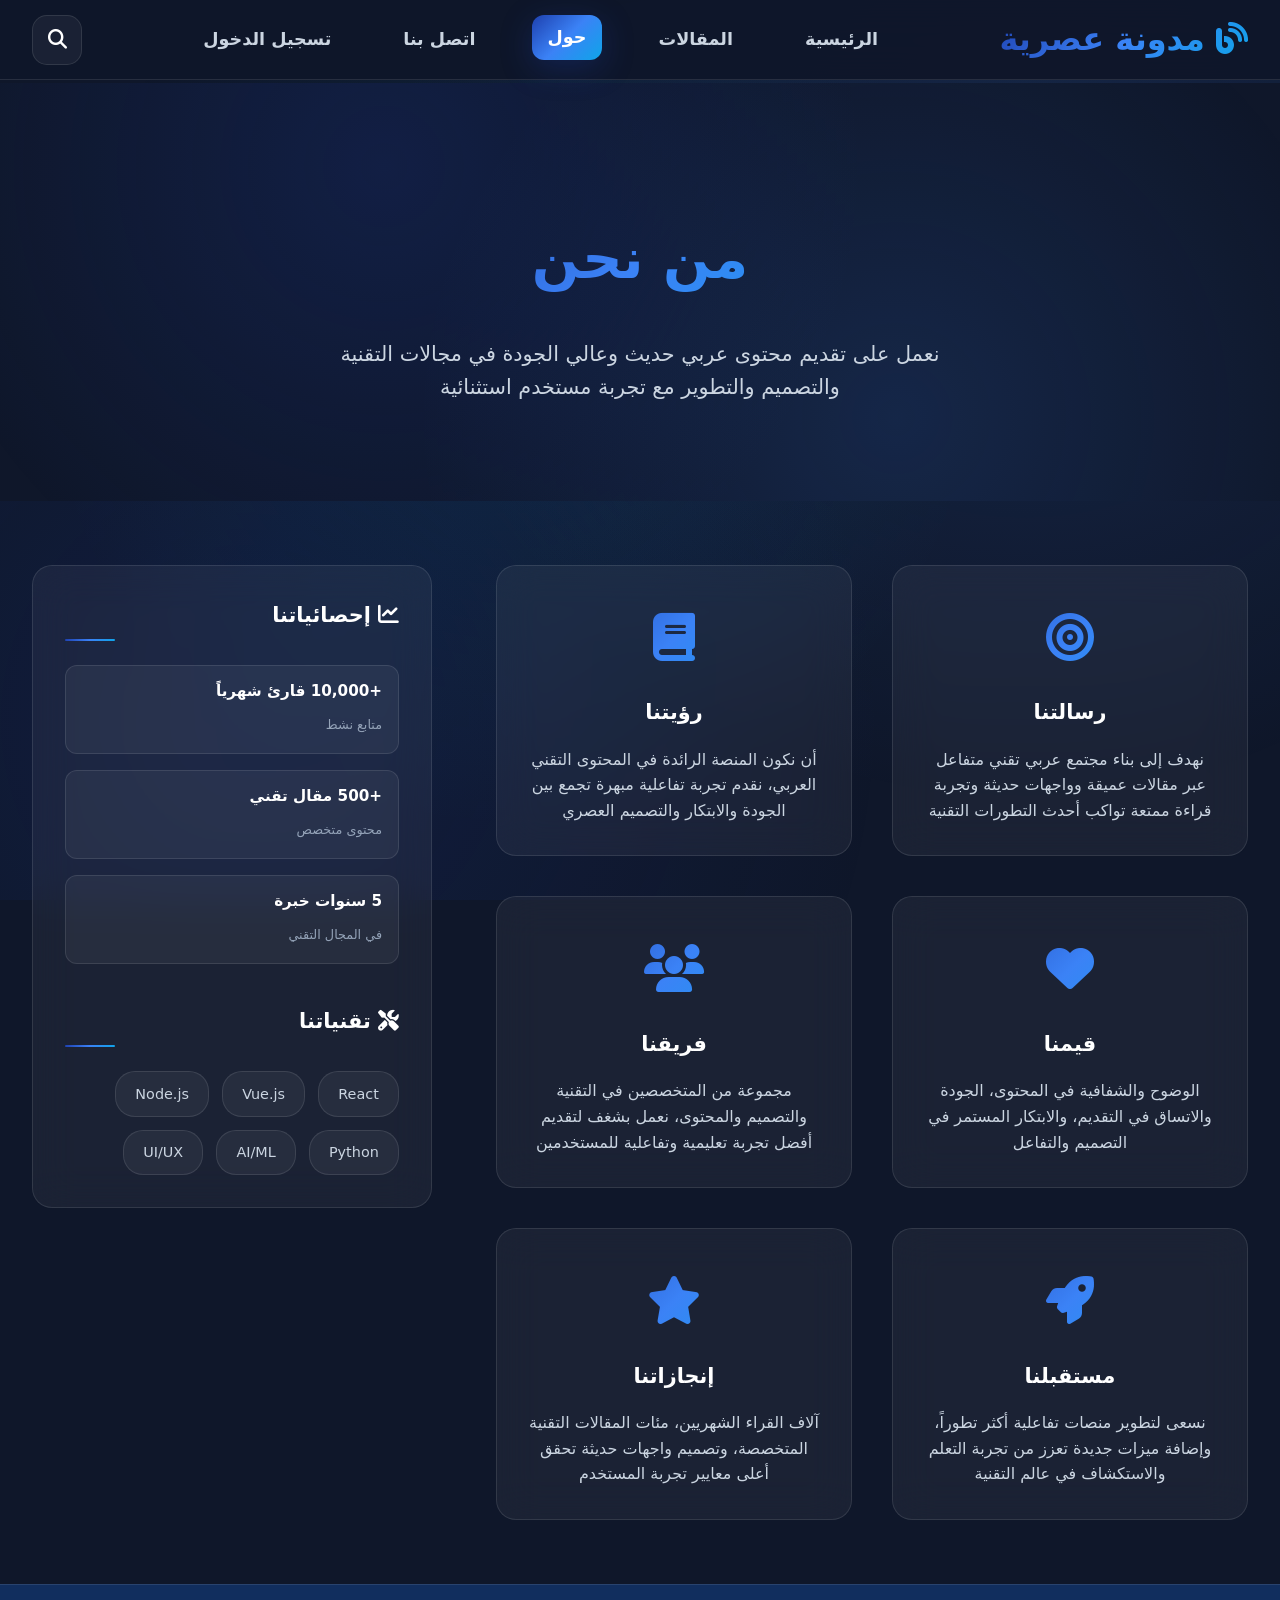
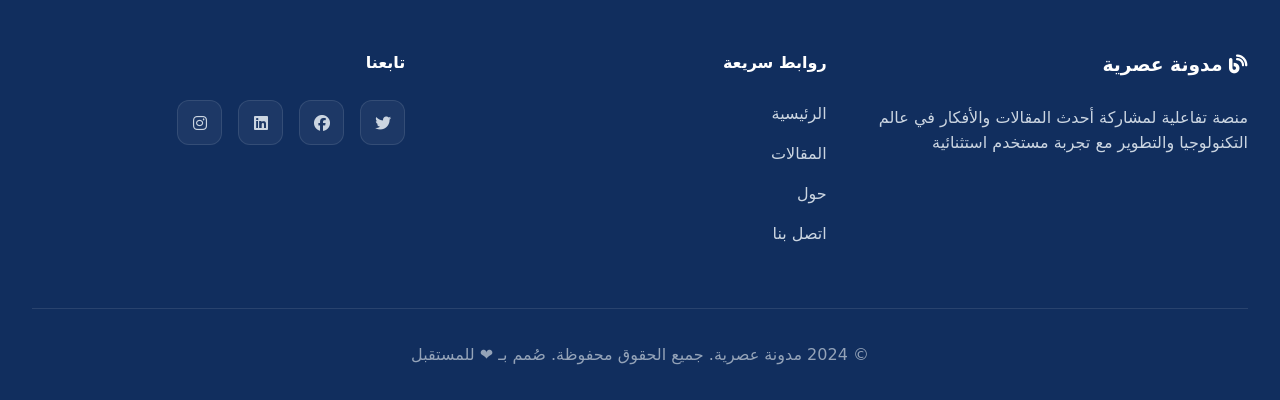
==== about.html @ b8b27ce2 "Add about and contact pages" ====
<!DOCTYPE html>
<html lang="ar" dir="rtl">
  <head>
    <meta charset="UTF-8" />
    <meta name="viewport" content="width=device-width, initial-scale=1.0" />
    <title>حول - مدونة عصرية</title>
    <meta name="description" content="نبذة عن مدونة عصرية" />
    <link rel="stylesheet" href="css/styles.css" />
    <link href="https://cdnjs.cloudflare.com/ajax/libs/font-awesome/6.4.0/css/all.min.css" rel="stylesheet">
  </head>
  <body>
    <header class="header" id="header">
      <nav class="nav">
        <div class="nav-brand">
          <h2><i class="fas fa-blog"></i> مدونة عصرية</h2>
        </div>
        <div class="nav-links" id="navLinks">
          <a href="index.html" class="nav-link">الرئيسية</a>
          <a href="posts.html" class="nav-link">المقالات</a>
          <a href="about.html" class="nav-link active">حول</a>
          <a href="contact.html" class="nav-link">اتصل بنا</a>
          <a href="signin.html" class="nav-link">تسجيل الدخول</a>
        </div>
        <div class="nav-actions">
          <button class="search-btn" id="searchBtn">
            <i class="fas fa-search"></i>
          </button>
          <button class="menu-btn" id="menuBtn">
            <i class="fas fa-bars"></i>
          </button>
        </div>
      </nav>
    </header>

    <section class="page-hero">
      <div class="container">
        <div class="page-hero-content">
          <h1 class="page-title">من نحن</h1>
          <p class="page-subtitle">
            نعمل على تقديم محتوى عربي حديث وعالي الجودة في مجالات التقنية والتصميم والتطوير مع تجربة مستخدم استثنائية
          </p>
        </div>
      </div>
    </section>

    <section class="page-section">
      <div class="container">
        <div class="home-layout">
          <div class="posts-grid">
            <div class="feature-card">
              <div class="feature-icon">
                <i class="fas fa-bullseye"></i>
              </div>
              <h3 class="feature-title">رسالتنا</h3>
              <p class="feature-description">
                نهدف إلى بناء مجتمع عربي تقني متفاعل عبر مقالات عميقة وواجهات حديثة وتجربة قراءة ممتعة تواكب أحدث التطورات التقنية
              </p>
            </div>
            
            <div class="feature-card">
              <div class="feature-icon">
                <i class="fas fa-book"></i>
              </div>
              <h3 class="feature-title">رؤيتنا</h3>
              <p class="feature-description">
                أن نكون المنصة الرائدة في المحتوى التقني العربي، نقدم تجربة تفاعلية مبهرة تجمع بين الجودة والابتكار والتصميم العصري
              </p>
            </div>
            
            <div class="feature-card">
              <div class="feature-icon">
                <i class="fas fa-heart"></i>
              </div>
              <h3 class="feature-title">قيمنا</h3>
              <p class="feature-description">
                الوضوح والشفافية في المحتوى، الجودة والاتساق في التقديم، والابتكار المستمر في التصميم والتفاعل
              </p>
            </div>
            
            <div class="feature-card">
              <div class="feature-icon">
                <i class="fas fa-users"></i>
              </div>
              <h3 class="feature-title">فريقنا</h3>
              <p class="feature-description">
                مجموعة من المتخصصين في التقنية والتصميم والمحتوى، نعمل بشغف لتقديم أفضل تجربة تعليمية وتفاعلية للمستخدمين
              </p>
            </div>
            
            <div class="feature-card">
              <div class="feature-icon">
                <i class="fas fa-rocket"></i>
              </div>
              <h3 class="feature-title">مستقبلنا</h3>
              <p class="feature-description">
                نسعى لتطوير منصات تفاعلية أكثر تطوراً، وإضافة ميزات جديدة تعزز من تجربة التعلم والاستكشاف في عالم التقنية
              </p>
            </div>
            
            <div class="feature-card">
              <div class="feature-icon">
                <i class="fas fa-star"></i>
              </div>
              <h3 class="feature-title">إنجازاتنا</h3>
              <p class="feature-description">
                آلاف القراء الشهريين، مئات المقالات التقنية المتخصصة، وتصميم واجهات حديثة تحقق أعلى معايير تجربة المستخدم
              </p>
            </div>
          </div>
          
          <aside class="home-sidebar">
            <div class="sidebar-widget">
              <h3><i class="fas fa-chart-line"></i> إحصائياتنا</h3>
              <div class="related-posts">
                <div class="related-post">
                  <div class="related-content">
                    <h4>+10,000 قارئ شهرياً</h4>
                    <span class="related-date">متابع نشط</span>
                  </div>
                </div>
                <div class="related-post">
                  <div class="related-content">
                    <h4>+500 مقال تقني</h4>
                    <span class="related-date">محتوى متخصص</span>
                  </div>
                </div>
                <div class="related-post">
                  <div class="related-content">
                    <h4>5 سنوات خبرة</h4>
                    <span class="related-date">في المجال التقني</span>
                  </div>
                </div>
              </div>
            </div>
            
            <div class="sidebar-widget">
              <h3><i class="fas fa-tools"></i> تقنياتنا</h3>
              <div class="tags">
                <span class="tag">React</span>
                <span class="tag">Vue.js</span>
                <span class="tag">Node.js</span>
                <span class="tag">Python</span>
                <span class="tag">AI/ML</span>
                <span class="tag">UI/UX</span>
              </div>
            </div>
          </aside>
        </div>
      </div>
    </section>

    <footer class="footer">
      <div class="container">
        <div class="footer-content">
          <div class="footer-section">
            <h3><i class="fas fa-blog"></i> مدونة عصرية</h3>
            <p>
              منصة تفاعلية لمشاركة أحدث المقالات والأفكار في عالم التكنولوجيا والتطوير مع تجربة مستخدم استثنائية
            </p>
          </div>
          <div class="footer-section">
            <h4>روابط سريعة</h4>
            <ul>
              <li><a href="index.html">الرئيسية</a></li>
              <li><a href="posts.html">المقالات</a></li>
              <li><a href="about.html">حول</a></li>
              <li><a href="contact.html">اتصل بنا</a></li>
            </ul>
          </div>
          <div class="footer-section">
            <h4>تابعنا</h4>
            <div class="social-links">
              <a href="#"><i class="fab fa-twitter"></i></a>
              <a href="#"><i class="fab fa-facebook"></i></a>
              <a href="#"><i class="fab fa-linkedin"></i></a>
              <a href="#"><i class="fab fa-instagram"></i></a>
            </div>
          </div>
        </div>
        <div class="footer-bottom">
          <p>&copy; 2024 مدونة عصرية. جميع الحقوق محفوظة. صُمم بـ ❤️ للمستقبل</p>
        </div>
      </div>
    </footer>

    <script src="js/script.js"></script>
  </body>
</html>
---- css/styles.css ----
:root {
  /* Color Palette - Sophisticated & Harmonious */
  --primary: #1e40af;
  --primary-light: #3b82f6;
  --primary-dark: #1e3a8a;
  --secondary: #0ea5e9;
  --secondary-light: #38bdf8;
  --accent: #06b6d4;
  --accent-light: #0891b2;

  /* Backgrounds */
  --bg-primary: #0f172a;
  --bg-secondary: #112e5e;
  --bg-card: #334155;
  --bg-glass: rgba(255, 255, 255, 0.05);
  --bg-gradient: linear-gradient(135deg, #1e40af 0%, #3b82f6 50%, #0ea5e9 100%);

  /* Text Colors */
  --text-primary: #ffffff;
  --text-secondary: #cbd5e1;
  --text-muted: #94a3b8;
  
  /* Effects */
  --shadow-glow: 0 0 40px rgba(30, 64, 175, 0.4);
  --shadow-card: 0 25px 50px -12px rgba(0, 0, 0, 0.5);
  --blur: blur(20px);
  --border-radius: 20px;
  --transition: all 0.3s cubic-bezier(0.4, 0, 0.2, 1);
  --transition-fast: all 0.2s ease-out;
}

@font-face {
  font-family: "IBM Plex Sans Arabic";
  src: url("../assets/fonts/IBMPlexSansArabic-Regular.ttf") format("truetype");
  font-weight: 400;
  font-style: normal;
  font-display: swap;
}

@font-face {
  font-family: "Tajawal";
  src: url("../assets/fonts/Tajawal-Regular.ttf") format("truetype");
  font-weight: 400;
  font-style: normal;
}

button {
  font-family: "IBM Plex Sans Arabic", "Tajawal", system-ui, -apple-system,
    sans-serif;
}

* {
  margin: 0;
  padding: 0;
  box-sizing: border-box;
}

body {
  font-family: "IBM Plex Sans Arabic", "Tajawal", system-ui, -apple-system,
    sans-serif;
  font-display: swap;
  background: var(--bg-primary);
  color: var(--text-primary);
  line-height: 1.7;
  direction: rtl;
  overflow-x: hidden;
  position: relative;
  scroll-behavior: smooth;
}

/* Animated Background */
body::before {
  content: "";
  position: fixed;
  top: 0;
  left: 0;
  width: 100%;
  height: 100%;
  background: radial-gradient(
      circle at 20% 80%,
      rgba(30, 64, 175, 0.15) 0%,
      transparent 50%
    ),
    radial-gradient(
      circle at 80% 20%,
      rgba(59, 130, 246, 0.15) 0%,
      transparent 50%
    ),
    radial-gradient(
      circle at 40% 40%,
      rgba(14, 165, 233, 0.1) 0%,
      transparent 50%
    );
  z-index: -1;
  animation: backgroundShift 20s ease-in-out infinite;
}

@keyframes backgroundShift {
  0%,
  100% {
    transform: scale(1) rotate(0deg);
  }
  50% {
    transform: scale(1.1) rotate(2deg);
  }
}

/* Floating Particles */
.particles {
  position: fixed;
  top: 0;
  left: 0;
  width: 100%;
  height: 100%;
  pointer-events: none;
  z-index: -1;
}

.particle {
  position: absolute;
  width: 4px;
  height: 4px;
  background: var(--primary);
  border-radius: 50%;
  animation: float 15s infinite linear;
  opacity: 0.6;
}

@keyframes float {
  0% {
    transform: translateY(100vh) rotate(0deg);
    opacity: 0;
  }
  10% {
    opacity: 0.6;
  }
  90% {
    opacity: 0.6;
  }
  100% {
    transform: translateY(-100px) rotate(360deg);
    opacity: 0;
  }
}

.container {
  max-width: 1400px;
  margin: 0 auto;
  padding: 0 2rem;
}

/* Header - Glassmorphism Design */
.header {
  position: fixed;
  top: 0;
  left: 0;
  right: 0;
  z-index: 1000;
  background: rgba(15, 23, 42, 0.95);
  backdrop-filter: var(--blur);
  border-bottom: 1px solid rgba(255, 255, 255, 0.1);
  transition: all 0.6s cubic-bezier(0.4, 0, 0.2, 1);
  height: 80px;
  display: flex;
  align-items: center;
}

.header.scrolled {
  background: rgba(15, 23, 42, 0.98);
  box-shadow: var(--shadow-card);
  transform: translateY(0);
}

.nav {
  display: flex;
  align-items: center;
  justify-content: space-between;
  padding: 0 2rem;
  max-width: 1400px;
  margin: 0 auto;
  width: 100%;
  height: 100%;
}

.nav-brand {
  position: relative;
}

.nav-brand h2 {
  font-size: 2rem;
  font-weight: 800;
  background: var(--bg-gradient);
  -webkit-background-clip: text;
  background-clip: text;
  color: transparent;
  position: relative;
  cursor: pointer;
  transition: var(--transition);
}

.nav-brand h2::after {
  content: "";
  position: absolute;
  bottom: -5px;
  left: 0;
  width: 0;
  height: 3px;
  background: var(--bg-gradient);
  border-radius: 2px;
  transition: width 0.3s ease;
}

.nav-brand h2:hover::after {
  width: 100%;
}

.nav-links {
  display: flex;
  gap: 2.5rem;
  align-items: center;
}

.nav-link {
  color: var(--text-secondary);
  text-decoration: none;
  font-weight: 600;
  font-size: 1.1rem;
  position: relative;
  padding: 0.5rem 1rem;
  border-radius: 12px;
  transition: var(--transition);
  overflow: hidden;
}

.nav-link::before {
  content: "";
  position: absolute;
  top: 0;
  left: -100%;
  width: 100%;
  height: 100%;
  background: linear-gradient(
    90deg,
    transparent,
    rgba(255, 255, 255, 0.1),
    transparent
  );
  transition: left 0.5s ease;
}

.nav-link:hover::before {
  left: 100%;
}

.nav-link:hover,
.nav-link.active {
  color: var(--text-primary);
  background: var(--bg-gradient);
  box-shadow: 0 8px 32px rgba(30, 64, 175, 0.3);
  transform: translateY(-2px);
}

.nav-actions {
  display: flex;
  gap: 1rem;
  align-items: center;
}

.search-btn,
.menu-btn {
  background: var(--bg-glass);
  border: 1px solid rgba(255, 255, 255, 0.1);
  color: var(--text-primary);
  width: 50px;
  height: 50px;
  border-radius: 15px;
  display: flex;
  align-items: center;
  justify-content: center;
  cursor: pointer;
  transition: var(--transition);
  font-size: 1.2rem;
  position: relative;
  overflow: hidden;
}

.search-btn::before,
.menu-btn::before {
  content: "";
  position: absolute;
  top: 50%;
  left: 50%;
  width: 0;
  height: 0;
  background: var(--bg-gradient);
  border-radius: 50%;
  transition: all 0.4s ease;
  transform: translate(-50%, -50%);
  z-index: -1;
}

.search-btn:hover::before,
.menu-btn:hover::before {
  width: 100px;
  height: 100px;
}

.search-btn:hover,
.menu-btn:hover {
  transform: translateY(-3px) scale(1.05);
  box-shadow: var(--shadow-glow);
}

/* Hero Section - New Amazing Design */
.hero {
  min-height: 100vh;
  position: relative;
  overflow: hidden;
  padding-top: 0;
  padding-bottom: 80px;
  display: flex;
  align-items: center;
  background: var(--bg-primary);
  margin-top: 80px;
}

.hero::before {
  content: "";
  position: absolute;
  top: 0;
  left: 0;
  right: 0;
  bottom: 0;
  background: radial-gradient(
      circle at 30% 20%,
      rgba(30, 64, 175, 0.3) 0%,
      transparent 50%
    ),
    radial-gradient(
      circle at 70% 80%,
      rgba(59, 130, 246, 0.2) 0%,
      transparent 50%
    );
  z-index: 1;
}

.hero::after {
  content: "";
  position: absolute;
  top: 0;
  left: 0;
  right: 0;
  bottom: 0;
  background: url('data:image/svg+xml,<svg xmlns="http://www.w3.org/2000/svg" viewBox="0 0 100 100"><defs><pattern id="grid" width="10" height="10" patternUnits="userSpaceOnUse"><path d="M 10 0 L 0 0 0 10" fill="none" stroke="rgba(30,64,175,0.1)" stroke-width="0.5"/></pattern></defs><rect width="100" height="100" fill="url(%23grid)"/></svg>');
  opacity: 0.3;
  z-index: 1;
}

.hero-content {
  position: relative;
  z-index: 2;
  text-align: center;
  max-width: 1200px;
  margin: 0 auto;
  margin-top: 120px;
  padding: 0 2rem;
}

.hero-title {
  font-size: clamp(3rem, 8vw, 6rem);
  font-weight: 900;
  line-height: 1.1;
  margin-bottom: 2rem;
  background: linear-gradient(
    135deg,
    #ffffff 0%,
    var(--primary) 50%,
    var(--secondary) 100%
  );
  -webkit-background-clip: text;
  background-clip: text;
  color: transparent;
  position: relative;
  animation: titleGlow 4s ease-in-out infinite alternate;
}

@keyframes titleGlow {
  0% {
    filter: drop-shadow(0 0 20px rgba(30, 64, 175, 0.5));
  }
  100% {
    filter: drop-shadow(0 0 40px rgba(30, 64, 175, 0.8));
  }
}

.hero-subtitle {
  font-size: 1.5rem;
  color: var(--text-secondary);
  margin-bottom: 3rem;
  max-width: 600px;
  margin-left: auto;
  margin-right: auto;
  line-height: 1.6;
  animation: fadeInUp 1s ease-out 0.5s both;
}

.hero-cta {
  display: flex;
  gap: 2rem;
  justify-content: center;
  flex-wrap: wrap;
  margin-bottom: 4rem;
  animation: fadeInUp 1s ease-out 1s both;
}

.cta-button {
  padding: 1.2rem 2.5rem;
  border-radius: 50px;
  font-size: 1.1rem;
  font-weight: 700;
  text-decoration: none;
  transition: all 0.4s cubic-bezier(0.4, 0, 0.2, 1);
  position: relative;
  overflow: hidden;
  display: inline-flex;
  align-items: center;
  gap: 0.5rem;
}

.cta-primary {
  background: var(--bg-gradient);
  color: white;
  box-shadow: 0 10px 30px rgba(30, 64, 175, 0.4);
}

.cta-primary:hover {
  transform: translateY(-5px) scale(1.05);
  box-shadow: 0 20px 50px rgba(30, 64, 175, 0.6);
}

.cta-secondary {
  background: var(--bg-glass);
  color: var(--text-primary);
  border: 2px solid rgba(30, 64, 175, 0.3);
  backdrop-filter: var(--blur);
}

.cta-secondary:hover {
  background: rgba(30, 64, 175, 0.1);
  border-color: var(--primary);
  transform: translateY(-3px);
}

.hero-features {
  display: grid;
  grid-template-columns: repeat(auto-fit, minmax(250px, 1fr));
  gap: 2rem;
  margin-top: 4rem;
  animation: fadeInUp 1s ease-out 1.5s both;
}

.feature-card {
  background: var(--bg-glass);
  backdrop-filter: var(--blur);
  border: 1px solid rgba(255, 255, 255, 0.1);
  border-radius: var(--border-radius);
  padding: 2rem;
  text-align: center;
  transition: var(--transition);
  position: relative;
  overflow: hidden;
}

.feature-card::before {
  content: "";
  position: absolute;
  top: 0;
  left: -100%;
  width: 100%;
  height: 100%;
  background: linear-gradient(
    90deg,
    transparent,
    rgba(30, 64, 175, 0.1),
    transparent
  );
  transition: left 0.6s ease;
}

.feature-card:hover::before {
  left: 100%;
}

.feature-card:hover {
  transform: translateY(-10px);
  box-shadow: 0 20px 40px rgba(30, 64, 175, 0.2);
  border-color: var(--primary);
}

.feature-icon {
  font-size: 3rem;
  margin-bottom: 1rem;
  background: var(--bg-gradient);
  -webkit-background-clip: text;
  background-clip: text;
  color: transparent;
}

.feature-title {
  font-size: 1.3rem;
  font-weight: 700;
  color: var(--text-primary);
  margin-bottom: 1rem;
}

.feature-description {
  color: var(--text-secondary);
  line-height: 1.6;
}

/* Featured Posts Section */
.featured-posts {
  padding: 6rem 0;
  position: relative;
}

.featured-posts::before {
  content: "";
  position: absolute;
  top: 0;
  left: 0;
  right: 0;
  bottom: 0;
  background: linear-gradient(
    180deg,
    var(--bg-primary) 0%,
    var(--bg-secondary) 50%
  );
  z-index: -1;
}

.featured-carousel {
  position: relative;
  max-width: 1200px;
  margin: 0 auto;
  border-radius: var(--border-radius);
  overflow: hidden;
  box-shadow: var(--shadow-card);
  background: var(--bg-glass);
  backdrop-filter: var(--blur);
  border: 1px solid rgba(255, 255, 255, 0.1);
}

.carousel-track {
  display: flex;
  height: 500px;
  transition: transform 0.8s cubic-bezier(0.25, 0.46, 0.45, 0.94);
}

.carousel-slide {
  min-width: 100%;
  height: 500px;
  position: relative;
  overflow: hidden;
}

.slide-image {
  position: absolute;
  top: 0;
  left: 0;
  width: 100%;
  height: 100%;
  overflow: hidden;
}

.slide-image img {
  width: 100%;
  height: 100%;
  object-fit: cover;
  transition: transform 0.8s ease;
}

.carousel-slide:hover .slide-image img {
  transform: scale(1.1);
}

.slide-overlay {
  position: absolute;
  bottom: 0;
  left: 0;
  right: 0;
  background: linear-gradient(transparent, rgba(15, 23, 42, 0.95));
  padding: 3rem;
  color: white;
  backdrop-filter: var(--blur);
}

.slide-category {
  display: inline-block;
  background: var(--bg-gradient);
  color: white;
  padding: 0.5rem 1.5rem;
  border-radius: 25px;
  font-size: 0.9rem;
  font-weight: 600;
  margin-bottom: 1rem;
  box-shadow: 0 4px 15px rgba(30, 64, 175, 0.4);
  animation: pulse 2s infinite;
}

.slide-title {
  font-size: 2.5rem;
  font-weight: 800;
  margin-bottom: 1rem;
  line-height: 1.2;
  color: white;
}

.slide-excerpt {
  font-size: 1.2rem;
  color: rgba(255, 255, 255, 0.8);
  margin-bottom: 2rem;
  line-height: 1.6;
}

.slide-cta {
  display: inline-flex;
  align-items: center;
  gap: 0.5rem;
  background: var(--bg-gradient);
  color: white;
  padding: 1rem 2rem;
  border-radius: 50px;
  text-decoration: none;
  font-weight: 700;
  font-size: 1.1rem;
  transition: var(--transition);
  position: relative;
  overflow: hidden;
}

.slide-cta::before {
  content: "";
  position: absolute;
  top: 0;
  left: -100%;
  width: 100%;
  height: 100%;
  background: linear-gradient(
    90deg,
    transparent,
    rgba(255, 255, 255, 0.2),
    transparent
  );
  transition: left 0.6s ease;
}

.slide-cta:hover::before {
  left: 100%;
}

.slide-cta:hover {
  transform: translateY(-3px) scale(1.05);
  box-shadow: 0 15px 35px rgba(30, 64, 175, 0.5);
}

/* Carousel Controls */
.carousel-controls {
  position: absolute;
  top: 50%;
  transform: translateY(-50%);
  z-index: 10;
  width: 100%;
  display: flex;
  justify-content: space-between;
  padding: 0 2rem;
  pointer-events: none;
}

.carousel-btn {
  pointer-events: all;
  width: 60px;
  height: 60px;
  border-radius: 50%;
  background: rgba(255, 255, 255, 0.1);
  backdrop-filter: var(--blur);
  border: 1px solid rgba(255, 255, 255, 0.2);
  color: white;
  font-size: 1.5rem;
  cursor: pointer;
  transition: var(--transition);
  display: flex;
  align-items: center;
  justify-content: center;
}

.carousel-btn:hover {
  background: var(--primary);
  transform: scale(1.1);
  box-shadow: var(--shadow-glow);
}

.carousel-dots {
  position: absolute;
  bottom: 30px;
  left: 50%;
  transform: translateX(-50%);
  display: flex;
  gap: 1rem;
  z-index: 10;
}

.carousel-dot {
  width: 12px;
  height: 12px;
  border-radius: 50%;
  background: rgba(255, 255, 255, 0.4);
  cursor: pointer;
  transition: var(--transition);
  position: relative;
}

.carousel-dot.active {
  background: var(--primary);
  box-shadow: 0 0 20px var(--primary);
  transform: scale(1.3);
}

.carousel-dot::after {
  content: "";
  position: absolute;
  top: 50%;
  left: 50%;
  width: 0;
  height: 0;
  background: var(--primary);
  border-radius: 50%;
  transition: all 0.3s ease;
  transform: translate(-50%, -50%);
}

.carousel-dot:hover::after {
  width: 20px;
  height: 20px;
  opacity: 0.3;
}

/* Latest Posts Section */
.latest-posts {
  padding: 6rem 0;
  position: relative;
}

.section-title {
  font-size: 3.5rem;
  font-weight: 800;
  text-align: center;
  margin-bottom: 4rem;
  background: var(--bg-gradient);
  -webkit-background-clip: text;
  background-clip: text;
  color: transparent;
  position: relative;
}

.section-title::after {
  content: "";
  position: absolute;
  bottom: -20px;
  left: 50%;
  transform: translateX(-50%);
  width: 100px;
  height: 4px;
  background: var(--bg-gradient);
  border-radius: 2px;
}

.home-layout {
  display: grid;
  grid-template-columns: 1fr 400px;
  gap: 4rem;
  align-items: start;
}

.posts-grid {
  display: grid;
  grid-template-columns: repeat(auto-fit, minmax(350px, 1fr));
  gap: 2.5rem;
}

.post-card {
  background: var(--bg-glass);
  backdrop-filter: var(--blur);
  border: 1px solid rgba(255, 255, 255, 0.1);
  border-radius: var(--border-radius);
  overflow: hidden;
  cursor: pointer;
  transition: var(--transition);
  position: relative;
  height: 100%;
  display: flex;
  flex-direction: column;
}

.post-card::before {
  content: "";
  position: absolute;
  top: 0;
  left: 0;
  right: 0;
  height: 3px;
  background: var(--bg-gradient);
  transform: scaleX(0);
  transition: transform 0.3s ease;
}

.post-card:hover::before {
  transform: scaleX(1);
}

.post-card:hover {
  transform: translateY(-10px) scale(1.02);
  box-shadow: var(--shadow-card);
  border-color: var(--primary);
}

.post-image {
  position: relative;
  height: 250px;
  overflow: hidden;
}

.post-image img {
  width: 100%;
  height: 100%;
  object-fit: cover;
  transition: var(--transition);
}

.post-card:hover .post-image img {
  transform: scale(1.1);
}

.post-category {
  position: absolute;
  top: 1rem;
  right: 1rem;
  background: var(--bg-gradient);
  color: white;
  padding: 0.5rem 1rem;
  border-radius: 20px;
  font-size: 0.8rem;
  font-weight: 600;
  box-shadow: 0 4px 15px rgba(30, 64, 175, 0.4);
  z-index: 2;
}

.post-content {
  padding: 2rem;
  flex: 1;
  display: flex;
  flex-direction: column;
}

.post-content h3 {
  font-size: 1.4rem;
  font-weight: 700;
  color: var(--text-primary);
  margin-bottom: 1rem;
  line-height: 1.3;
  flex: 1;
}

.post-content p {
  color: var(--text-secondary);
  margin-bottom: 1.5rem;
  line-height: 1.6;
}

.post-footer {
  display: flex;
  justify-content: space-between;
  align-items: center;
  font-size: 0.9rem;
  color: var(--text-muted);
  padding-top: 1rem;
  border-top: 1px solid rgba(255, 255, 255, 0.1);
}

/* Sidebar */
.home-sidebar {
  background: var(--bg-glass);
  backdrop-filter: var(--blur);
  border: 1px solid rgba(255, 255, 255, 0.1);
  border-radius: var(--border-radius);
  padding: 2rem;
  height: fit-content;
  position: sticky;
  top: 120px;
}

.sidebar-widget {
  margin-bottom: 2.5rem;
}

.sidebar-widget:last-child {
  margin-bottom: 0;
}

.sidebar-widget h3 {
  font-size: 1.3rem;
  font-weight: 700;
  color: var(--text-primary);
  margin-bottom: 1.5rem;
  position: relative;
  padding-bottom: 0.5rem;
}

.sidebar-widget h3::after {
  content: "";
  position: absolute;
  bottom: 0;
  left: 0;
  width: 50px;
  height: 2px;
  background: var(--bg-gradient);
  border-radius: 1px;
}

.sidebar-search input {
  width: 100%;
  padding: 1rem;
  background: var(--bg-glass);
  border: 1px solid rgba(255, 255, 255, 0.1);
  border-radius: 12px;
  color: var(--text-primary);
  font-size: 1rem;
  transition: var(--transition);
}

.sidebar-search input:focus {
  outline: none;
  border-color: var(--primary);
  box-shadow: 0 0 20px rgba(30, 64, 175, 0.3);
}

.tags {
  display: flex;
  flex-wrap: wrap;
  gap: 0.8rem;
}

.tag {
  background: var(--bg-glass);
  color: var(--text-secondary);
  padding: 0.6rem 1.2rem;
  border-radius: 20px;
  font-size: 0.9rem;
  font-weight: 500;
  border: 1px solid rgba(255, 255, 255, 0.1);
  cursor: pointer;
  transition: var(--transition);
  text-decoration: none;
}

.tag:hover {
  background: var(--primary);
  color: white;
  transform: translateY(-2px);
  box-shadow: 0 8px 25px rgba(30, 64, 175, 0.4);
}

.related-posts {
  display: flex;
  flex-direction: column;
  gap: 1rem;
}

.related-post {
  display: flex;
  gap: 1rem;
  padding: 1rem;
  background: var(--bg-glass);
  border: 1px solid rgba(255, 255, 255, 0.1);
  border-radius: 12px;
  cursor: pointer;
  transition: var(--transition);
}

.related-post:hover {
  transform: translateY(-3px);
  box-shadow: 0 10px 30px rgba(0, 0, 0, 0.2);
  border-color: var(--primary);
}

.related-post img {
  width: 60px;
  height: 60px;
  border-radius: 8px;
  object-fit: cover;
}

.related-content h4 {
  font-size: 0.95rem;
  font-weight: 600;
  color: var(--text-primary);
  margin-bottom: 0.5rem;
  line-height: 1.3;
}

.related-date {
  font-size: 0.8rem;
  color: var(--text-muted);
}

/* Newsletter Section */
.newsletter {
  background: var(--bg-gradient);
  padding: 4rem 0;
  position: relative;
  overflow: hidden;
  margin-top: 2rem;
}

.newsletter::before {
  content: "";
  position: absolute;
  top: -50%;
  left: -50%;
  width: 200%;
  height: 200%;
  background: radial-gradient(
    circle,
    rgba(255, 255, 255, 0.1) 1px,
    transparent 1px
  );
  background-size: 50px 50px;
  animation: moveBackground 20s linear infinite;
}

@keyframes moveBackground {
  0% {
    transform: translate(0, 0);
  }
  100% {
    transform: translate(50px, 50px);
  }
}

.newsletter-content {
  text-align: center;
  max-width: 600px;
  margin: 0 auto;
  position: relative;
  z-index: 2;
}

.newsletter-content h2 {
  font-size: 2.5rem;
  font-weight: 800;
  color: white;
  margin-bottom: 1rem;
}

.newsletter-content p {
  font-size: 1.2rem;
  color: rgba(255, 255, 255, 0.9);
  margin-bottom: 2.5rem;
}

.newsletter-form {
  display: flex;
  gap: 1rem;
  max-width: 500px;
  margin: 0 auto;
  background: rgba(255, 255, 255, 0.1);
  padding: 0.5rem;
  border-radius: 50px;
  backdrop-filter: var(--blur);
}

.newsletter-form input {
  flex: 1;
  padding: 1rem 1.5rem;
  background: transparent;
  border: none;
  color: white;
  font-size: 1rem;
  border-radius: 50px;
}

.newsletter-form input::placeholder {
  color: rgba(255, 255, 255, 0.7);
}

.newsletter-form input:focus {
  outline: none;
}

.newsletter-form button {
  padding: 1rem 2rem;
  background: white;
  color: var(--primary);
  border: none;
  border-radius: 50px;
  font-weight: 700;
  cursor: pointer;
  transition: var(--transition);
}

.newsletter-form button:hover {
  transform: scale(1.05);
  box-shadow: 0 10px 30px rgba(0, 0, 0, 0.2);
}

/* Footer */
.footer {
  background: var(--bg-secondary);
  border-top: 1px solid rgba(255, 255, 255, 0.1);
  padding: 4rem 0 2rem;
  position: relative;
}

.footer-content {
  display: grid;
  grid-template-columns: repeat(auto-fit, minmax(250px, 1fr));
  gap: 3rem;
  margin-bottom: 3rem;
}

.footer-section h3,
.footer-section h4 {
  color: var(--text-primary);
  margin-bottom: 1.5rem;
  font-weight: 700;
}

.footer-section p {
  color: var(--text-secondary);
  line-height: 1.6;
}

.footer-section ul {
  list-style: none;
}

.footer-section ul li {
  margin-bottom: 0.8rem;
}

.footer-section ul li a {
  color: var(--text-secondary);
  text-decoration: none;
  transition: var(--transition);
}

.footer-section ul li a:hover {
  color: var(--primary);
  transform: translateX(-5px);
}

.social-links {
  display: flex;
  gap: 1rem;
}

.social-links a {
  width: 45px;
  height: 45px;
  background: var(--bg-glass);
  border: 1px solid rgba(255, 255, 255, 0.1);
  border-radius: 12px;
  display: flex;
  align-items: center;
  justify-content: center;
  color: var(--text-secondary);
  text-decoration: none;
  transition: var(--transition);
}

.social-links a:hover {
  background: var(--primary);
  color: white;
  transform: translateY(-3px);
  box-shadow: 0 10px 25px rgba(14, 165, 233, 0.4);
}

.footer-bottom {
  text-align: center;
  padding-top: 2rem;
  border-top: 1px solid rgba(255, 255, 255, 0.1);
  color: var(--text-muted);
}

/* Scroll to Top Button */
.scroll-top {
  position: fixed;
  bottom: 2rem;
  left: 2rem;
  width: 60px;
  height: 60px;
  background: var(--bg-gradient);
  border: none;
  border-radius: 50%;
  color: white;
  font-size: 1.5rem;
  cursor: pointer;
  transition: var(--transition);
  z-index: 1000;
  box-shadow: var(--shadow-card);
}

.scroll-top:hover {
  transform: translateY(-5px) scale(1.1);
  box-shadow: var(--shadow-glow);
}

/* Page Hero Section */
.page-hero {
  padding: 8rem 0 6rem;
  background: var(--bg-primary);
  position: relative;
  margin-top: 83px;
  text-align: center;
}

.page-hero::before {
  content: "";
  position: absolute;
  top: 0;
  left: 0;
  right: 0;
  bottom: 0;
  background: radial-gradient(
      circle at 30% 20%,
      rgba(30, 64, 175, 0.2) 0%,
      transparent 50%
    ),
    radial-gradient(
      circle at 70% 80%,
      rgba(59, 130, 246, 0.15) 0%,
      transparent 50%
    );
  z-index: 1;
}

.page-hero-content {
  position: relative;
  z-index: 2;
  max-width: 800px;
  margin: 0 auto;
}

.page-title {
  font-size: 3.5rem;
  font-weight: 800;
  margin-bottom: 2rem;
  background: var(--bg-gradient);
  -webkit-background-clip: text;
  background-clip: text;
  color: transparent;
}

.page-subtitle {
  font-size: 1.3rem;
  color: var(--text-secondary);
  line-height: 1.6;
  max-width: 600px;
  margin: 0 auto;
}

.page-section {
  padding: 4rem 0;
}

/* Article Styles */
.article-hero {
  padding: 12rem 0 4rem;
  background: var(--bg-primary);
  position: relative;
  margin-top: 80px;
}

.article-hero::before {
  content: "";
  position: absolute;
  top: 0;
  left: 0;
  right: 0;
  bottom: 0;
  background: radial-gradient(
      circle at 30% 20%,
      rgba(30, 64, 175, 0.2) 0%,
      transparent 50%
    ),
    radial-gradient(
      circle at 70% 80%,
      rgba(59, 130, 246, 0.15) 0%,
      transparent 50%
    );
  z-index: 1;
}

.breadcrumb {
  position: relative;
  z-index: 2;
  display: flex;
  align-items: center;
  gap: 0.5rem;
  margin-bottom: 2rem;
  font-size: 0.9rem;
  color: var(--text-muted);
}

.breadcrumb a {
  color: var(--text-secondary);
  text-decoration: none;
  transition: var(--transition);
}

.breadcrumb a:hover {
  color: var(--primary);
}

.article-header {
  position: relative;
  z-index: 2;
  text-align: center;
  max-width: 800px;
  margin: 0 auto;
}

.article-meta {
  display: flex;
  justify-content: center;
  gap: 2rem;
  margin-bottom: 2rem;
  font-size: 0.9rem;
  color: var(--text-muted);
}

.article-title {
  font-size: 3rem;
  font-weight: 800;
  line-height: 1.2;
  margin-bottom: 1rem;
  color: var(--text-primary);
}

.article-category-under {
  margin-bottom: 2rem;
}

.article-category {
  background: var(--bg-gradient);
  color: white;
  padding: 0.5rem 1.5rem;
  border-radius: 25px;
  font-size: 0.9rem;
  font-weight: 600;
  display: inline-block;
}

.article-subtitle {
  font-size: 1.3rem;
  color: var(--text-secondary);
  line-height: 1.6;
  margin-bottom: 3rem;
}

.article-author {
  display: flex;
  align-items: center;
  justify-content: center;
  gap: 1rem;
}

.author-avatar {
  width: 60px;
  height: 60px;
  border-radius: 50%;
  object-fit: cover;
  border: 3px solid var(--primary);
}

.author-info {
  text-align: right;
}

.author-name {
  display: block;
  font-weight: 700;
  color: var(--text-primary);
  margin-bottom: 0.25rem;
}

.author-title {
  font-size: 0.9rem;
  color: var(--text-muted);
}

.article-content {
  padding: 4rem 0;
}

.article-body {
  display: grid;
  grid-template-columns: 1fr 350px;
  gap: 4rem;
  max-width: 1200px;
  margin: 0 auto;
}

.article-image {
  margin: 3rem 0;
  text-align: center;
}

.article-image img {
  width: 100%;
  max-width: 800px;
  height: auto;
  border-radius: var(--border-radius);
  box-shadow: var(--shadow-card);
}

.article-image figcaption {
  margin-top: 1rem;
  font-size: 0.9rem;
  color: var(--text-muted);
  font-style: italic;
}

.article-text {
  font-size: 1.1rem;
  line-height: 1.8;
  color: var(--text-secondary);
}

.article-text .lead {
  font-size: 1.3rem;
  font-weight: 500;
  color: var(--text-primary);
  margin-bottom: 2rem;
  line-height: 1.6;
}

.article-text h2 {
  font-size: 2rem;
  font-weight: 700;
  color: var(--text-primary);
  margin: 3rem 0 1.5rem;
  position: relative;
  padding-bottom: 0.5rem;
}

.article-text h2::after {
  content: "";
  position: absolute;
  bottom: 0;
  left: 0;
  width: 60px;
  height: 3px;
  background: var(--bg-gradient);
  border-radius: 2px;
}

.article-text p {
  margin-bottom: 1.5rem;
}

.article-text blockquote {
  background: var(--bg-glass);
  border-right: 4px solid var(--primary);
  padding: 2rem;
  margin: 2rem 0;
  border-radius: 12px;
  font-size: 1.2rem;
  font-style: italic;
  color: var(--text-primary);
  position: relative;
}

.article-text blockquote::before {
  content: '"';
  font-size: 4rem;
  color: var(--primary);
  position: absolute;
  top: -10px;
  right: 20px;
  font-family: serif;
}

.article-text ul,
.article-text ol {
  margin: 2rem 0;
  padding-right: 2rem;
}

.article-text li {
  margin-bottom: 1rem;
  line-height: 1.6;
}

.article-text strong {
  color: var(--text-primary);
  font-weight: 700;
}

.article-sidebar {
  background: var(--bg-glass);
  backdrop-filter: var(--blur);
  border: 1px solid rgba(255, 255, 255, 0.1);
  border-radius: var(--border-radius);
  padding: 2rem;
  height: fit-content;
  position: sticky;
  top: 120px;
}

.article-tags {
  margin: 3rem 0;
  padding: 2rem 0;
  border-top: 1px solid rgba(255, 255, 255, 0.1);
  border-bottom: 1px solid rgba(255, 255, 255, 0.1);
}

.article-tags h3 {
  font-size: 1.2rem;
  font-weight: 700;
  color: var(--text-primary);
  margin-bottom: 1rem;
}

.article-share {
  margin: 2rem 0;
}

.article-share h3 {
  font-size: 1.2rem;
  font-weight: 700;
  color: var(--text-primary);
  margin-bottom: 1rem;
}

.share-buttons {
  display: flex;
  gap: 1rem;
  flex-wrap: wrap;
}

.share-btn {
  padding: 0.8rem 1.5rem;
  border: none;
  border-radius: 25px;
  font-weight: 600;
  cursor: pointer;
  transition: var(--transition);
  color: white;
}

.share-btn.twitter {
  background: #1da1f2;
}

.share-btn.facebook {
  background: #4267b2;
}

.share-btn.linkedin {
  background: #0077b5;
}

.share-btn.whatsapp {
  background: #25d366;
}

.share-btn:hover {
  transform: translateY(-2px);
  box-shadow: 0 8px 25px rgba(0, 0, 0, 0.3);
}

/* Comments Section */
.comments-section {
  padding: 4rem 0;
  background: var(--bg-secondary);
}

.comments-section h2 {
  font-size: 2rem;
  font-weight: 700;
  color: var(--text-primary);
  margin-bottom: 2rem;
}

.comments {
  margin-bottom: 3rem;
}

.comment {
  display: flex;
  gap: 1rem;
  margin-bottom: 2rem;
  padding: 2rem;
  background: var(--bg-glass);
  border: 1px solid rgba(255, 255, 255, 0.1);
  border-radius: var(--border-radius);
}

.comment-avatar img {
  width: 50px;
  height: 50px;
  border-radius: 50%;
  object-fit: cover;
}

.comment-content {
  flex: 1;
}

.comment-header {
  display: flex;
  justify-content: space-between;
  align-items: center;
  margin-bottom: 1rem;
}

.comment-author {
  font-weight: 700;
  color: var(--text-primary);
}

.comment-date {
  font-size: 0.9rem;
  color: var(--text-muted);
}

.comment-form {
  background: var(--bg-glass);
  backdrop-filter: var(--blur);
  border: 1px solid rgba(255, 255, 255, 0.1);
  border-radius: var(--border-radius);
  padding: 2rem;
}

.comment-form h3 {
  font-size: 1.5rem;
  font-weight: 700;
  color: var(--text-primary);
  margin-bottom: 2rem;
}

.form-group {
  display: grid;
  grid-template-columns: 1fr 1fr;
  gap: 1rem;
  margin-bottom: 1.5rem;
}

.comment-form input,
.comment-form textarea {
  width: 100%;
  padding: 1rem;
  background: var(--bg-glass);
  border: 1px solid rgba(255, 255, 255, 0.1);
  border-radius: 12px;
  color: var(--text-primary);
  font-size: 1rem;
  transition: var(--transition);
  font-family: inherit;
}

.comment-form input:focus,
.comment-form textarea:focus {
  outline: none;
  border-color: var(--primary);
  box-shadow: 0 0 20px rgba(30, 64, 175, 0.3);
}

.comment-form textarea {
  resize: vertical;
  min-height: 120px;
  margin-bottom: 1.5rem;
}

.comment-form button {
  background: var(--bg-gradient);
  color: white;
  border: none;
  padding: 1rem 2rem;
  border-radius: 25px;
  font-weight: 700;
  cursor: pointer;
  transition: var(--transition);
  display: inline-flex;
  align-items: center;
  gap: 0.5rem;
}

.comment-form button:hover {
  transform: translateY(-2px);
  box-shadow: 0 10px 30px rgba(30, 64, 175, 0.4);
}

/* Animations */
@keyframes fadeInUp {
  from {
    opacity: 0;
    transform: translateY(30px);
  }
  to {
    opacity: 1;
    transform: translateY(0);
  }
}

@keyframes pulse {
  0%,
  100% {
    transform: scale(1);
  }
  50% {
    transform: scale(1.05);
  }
}

/* Responsive Design */
@media (max-width: 1200px) {
  .home-layout {
    grid-template-columns: 1fr;
    gap: 3rem;
  }

  .article-body {
    grid-template-columns: 1fr;
    gap: 3rem;
  }
}

@media (max-width: 768px) {
  .header {
    height: 70px;
    top: 3px;
  }

  .nav {
    padding: 1rem;
  }

  .nav-links {
    display: none;
    position: absolute;
    top: 100%;
    left: 1rem;
    right: 1rem;
    background: var(--bg-card);
    border: 1px solid rgba(255, 255, 255, 0.1);
    border-radius: 15px;
    padding: 1rem;
    flex-direction: column;
    gap: 1rem;
    box-shadow: var(--shadow-card);
  }

  .nav-links.active {
    display: flex;
  }

  .menu-btn {
    display: flex;
  }

  .hero {
    margin-top: 73px;
  }

  .page-hero {
    margin-top: 73px;
    padding: 10rem 0 4rem;
  }

  .article-hero {
    margin-top: 73px;
    padding: 10rem 0 3rem;
  }

  .hero-title {
    font-size: 3rem;
  }

  .page-title {
    font-size: 2.5rem;
  }

  .article-title {
    font-size: 2.2rem;
  }

  .hero-cta {
    flex-direction: column;
    align-items: center;
  }

  .featured-carousel {
    height: 400px;
  }

  .carousel-track {
    height: 400px;
  }

  .carousel-slide {
    height: 400px;
  }

  .slide-title {
    font-size: 1.8rem;
  }

  .section-title {
    font-size: 2.5rem;
  }

  .posts-grid {
    grid-template-columns: 1fr;
  }

  .newsletter-form {
    flex-direction: column;
    border-radius: 15px;
  }

  .newsletter-form input,
  .newsletter-form button {
    border-radius: 12px;
  }

  .form-group {
    grid-template-columns: 1fr;
  }
}

@media (max-width: 480px) {
  .container {
    padding: 0 1rem;
  }

  .featured-carousel {
    height: 350px;
  }

  .carousel-track {
    height: 350px;
  }

  .carousel-slide {
    height: 350px;
  }

  .slide-overlay {
    padding: 2rem;
  }

  .slide-title {
    font-size: 1.5rem;
  }

  .section-title {
    font-size: 2rem;
  }

  .hero-title {
    font-size: 2.5rem;
  }

  .page-title {
    font-size: 2rem;
  }

  .article-title {
    font-size: 1.8rem;
  }
}

/* Menu Button - Mobile Only */
.menu-btn {
  display: none;
}

@media (max-width: 768px) {
  .menu-btn {
    display: flex;
  }
}

.fade-in-up {
  animation: fadeInUp 0.6s ease-out;
}

/* Hover Effects for Interactive Elements */
.interactive-hover {
  transition: var(--transition);
}

.interactive-hover:hover {
  transform: translateY(-2px);
}

/* Custom Scrollbar */
::-webkit-scrollbar {
  width: 8px;
}

::-webkit-scrollbar-track {
  background: var(--bg-secondary);
}

::-webkit-scrollbar-thumb {
  background: var(--bg-gradient);
  border-radius: 4px;
}

::-webkit-scrollbar-thumb:hover {
  background: linear-gradient(135deg, var(--secondary), var(--primary));
}

/* Auth Pages Styles */
.auth-container {
  display: grid;
  grid-template-columns: 1fr 1fr;
  gap: 4rem;
  max-width: 1200px;
  margin: 0 auto;
  align-items: start;
}

.auth-form {
  background: var(--bg-glass);
  backdrop-filter: var(--blur);
  border: 1px solid rgba(255, 255, 255, 0.1);
  border-radius: var(--border-radius);
  padding: 3rem;
}

.auth-header {
  text-align: center;
  margin-bottom: 3rem;
}

.auth-icon {
  font-size: 4rem;
  background: var(--bg-gradient);
  -webkit-background-clip: text;
  background-clip: text;
  color: transparent;
  margin-bottom: 1rem;
}

.auth-header h2 {
  font-size: 2rem;
  font-weight: 700;
  color: var(--text-primary);
  margin-bottom: 0.5rem;
}

.auth-header p {
  color: var(--text-secondary);
  font-size: 1rem;
}

.form-field {
  margin-bottom: 1.5rem;
}

.form-field label {
  display: block;
  color: var(--text-primary);
  font-weight: 600;
  margin-bottom: 0.5rem;
  font-size: 0.95rem;
}

.input-wrapper {
  position: relative;
  display: flex;
  align-items: center;
}

.input-icon {
  position: absolute;
  right: 1rem;
  color: var(--text-muted);
  font-size: 1.1rem;
  pointer-events: none;
}

.form-field input {
  width: 100%;
  padding: 1rem 3rem 1rem 1rem;
  background: var(--bg-glass);
  border: 1px solid rgba(255, 255, 255, 0.1);
  border-radius: 12px;
  color: var(--text-primary);
  font-size: 1rem;
  transition: var(--transition);
  font-family: inherit;
}

.form-field input:focus {
  outline: none;
  border-color: var(--primary);
  box-shadow: 0 0 20px rgba(30, 64, 175, 0.3);
}

.form-field input.error {
  border-color: #ef4444;
}

.form-field input.success {
  border-color: #10b981;
}

.toggle-password {
  position: absolute;
  left: 1rem;
  background: none;
  border: none;
  color: var(--text-muted);
  cursor: pointer;
  padding: 0.5rem;
  transition: var(--transition);
  font-size: 1.1rem;
}

.toggle-password:hover {
  color: var(--primary);
}

.error-message {
  display: block;
  color: #ef4444;
  font-size: 0.85rem;
  margin-top: 0.5rem;
  min-height: 1.2rem;
  opacity: 0;
  transition: opacity 0.3s ease;
}

.error-message.show {
  opacity: 1;
}

.success-message {
  background: rgba(16, 185, 129, 0.1);
  border: 1px solid rgba(16, 185, 129, 0.3);
  border-radius: 12px;
  padding: 1rem;
  color: #10b981;
  text-align: center;
  margin-top: 1rem;
  display: none;
  animation: fadeInUp 0.5s ease;
}

.success-message.show {
  display: block;
}

.form-options {
  display: flex;
  justify-content: space-between;
  align-items: center;
  margin: 1.5rem 0;
  flex-wrap: wrap;
  gap: 1rem;
}

.checkbox-wrapper {
  display: flex;
  align-items: center;
  gap: 0.5rem;
  cursor: pointer;
  color: var(--text-secondary);
  font-size: 0.95rem;
}

.checkbox-wrapper input[type="checkbox"] {
  width: auto;
  cursor: pointer;
  accent-color: var(--primary);
}

.forgot-password,
.terms-link {
  color: var(--primary);
  text-decoration: none;
  font-size: 0.95rem;
  transition: var(--transition);
}

.forgot-password:hover,
.terms-link:hover {
  text-decoration: underline;
}

.auth-btn {
  width: 100%;
  padding: 1rem 2rem;
  background: var(--bg-gradient);
  color: white;
  border: none;
  border-radius: 50px;
  font-weight: 700;
  font-size: 1.1rem;
  cursor: pointer;
  transition: var(--transition);
  display: flex;
  align-items: center;
  justify-content: center;
  gap: 0.5rem;
  margin-top: 1.5rem;
}

.auth-btn:hover {
  transform: translateY(-2px);
  box-shadow: 0 10px 30px rgba(30, 64, 175, 0.4);
}

.auth-btn:active {
  transform: translateY(0);
}

.auth-footer {
  text-align: center;
  margin-top: 2rem;
  padding-top: 2rem;
  border-top: 1px solid rgba(255, 255, 255, 0.1);
  color: var(--text-secondary);
}

.auth-footer a {
  color: var(--primary);
  text-decoration: none;
  font-weight: 600;
  transition: var(--transition);
}

.auth-footer a:hover {
  text-decoration: underline;
}

.auth-benefits {
  background: var(--bg-glass);
  backdrop-filter: var(--blur);
  border: 1px solid rgba(255, 255, 255, 0.1);
  border-radius: var(--border-radius);
  padding: 2.5rem;
  position: sticky;
  top: 120px;
}

.auth-benefits h3 {
  font-size: 1.5rem;
  font-weight: 700;
  color: var(--text-primary);
  margin-bottom: 2rem;
  text-align: center;
}

.benefits-list {
  display: flex;
  flex-direction: column;
  gap: 1.5rem;
}

.benefit-item {
  display: flex;
  gap: 1rem;
  padding: 1.5rem;
  background: var(--bg-glass);
  border: 1px solid rgba(255, 255, 255, 0.1);
  border-radius: 12px;
  transition: var(--transition);
}

.benefit-item:hover {
  transform: translateY(-3px);
  border-color: var(--primary);
  box-shadow: 0 10px 30px rgba(30, 64, 175, 0.2);
}

.benefit-item i {
  font-size: 2rem;
  color: var(--primary);
  flex-shrink: 0;
}

.benefit-item h4 {
  font-size: 1.1rem;
  font-weight: 600;
  color: var(--text-primary);
  margin-bottom: 0.5rem;
}

.benefit-item p {
  font-size: 0.9rem;
  color: var(--text-secondary);
  line-height: 1.5;
}

.password-strength {
  height: 4px;
  border-radius: 2px;
  margin-top: 0.5rem;
  background: rgba(255, 255, 255, 0.1);
  overflow: hidden;
  position: relative;
}

.password-strength::before {
  content: "";
  position: absolute;
  top: 0;
  right: 0;
  height: 100%;
  width: 0;
  transition: width 0.3s ease, background-color 0.3s ease;
  border-radius: 2px;
}

.password-strength.weak::before {
  width: 33%;
  background-color: #ef4444;
}

.password-strength.medium::before {
  width: 66%;
  background-color: #f59e0b;
}

.password-strength.strong::before {
  width: 100%;
  background-color: #10b981;
}

.stats-section {
  display: grid;
  grid-template-columns: repeat(3, 1fr);
  gap: 1rem;
  margin-top: 2rem;
  padding-top: 2rem;
  border-top: 1px solid rgba(255, 255, 255, 0.1);
}

.stat-item {
  text-align: center;
}

.stat-item h4 {
  font-size: 1.8rem;
  font-weight: 800;
  background: var(--bg-gradient);
  -webkit-background-clip: text;
  background-clip: text;
  color: transparent;
  margin-bottom: 0.25rem;
}

.stat-item p {
  font-size: 0.85rem;
  color: var(--text-secondary);
}

.visually-hidden {
  position: absolute;
  width: 1px;
  height: 1px;
  padding: 0;
  margin: -1px;
  overflow: hidden;
  clip: rect(0, 0, 0, 0);
  white-space: nowrap;
  border-width: 0;
}

/* Responsive Auth Pages */
@media (max-width: 1024px) {
  .auth-container {
    grid-template-columns: 1fr;
    gap: 3rem;
  }

  .auth-benefits {
    position: relative;
    top: 0;
  }
}

@media (max-width: 768px) {
  .auth-form {
    padding: 2rem;
  }

  .auth-icon {
    font-size: 3rem;
  }

  .auth-header h2 {
    font-size: 1.5rem;
  }

  .form-options {
    flex-direction: column;
    align-items: flex-start;
  }

  .stats-section {
    grid-template-columns: 1fr;
  }
}

/* Commit 2: added header style - 2025-10-09 */
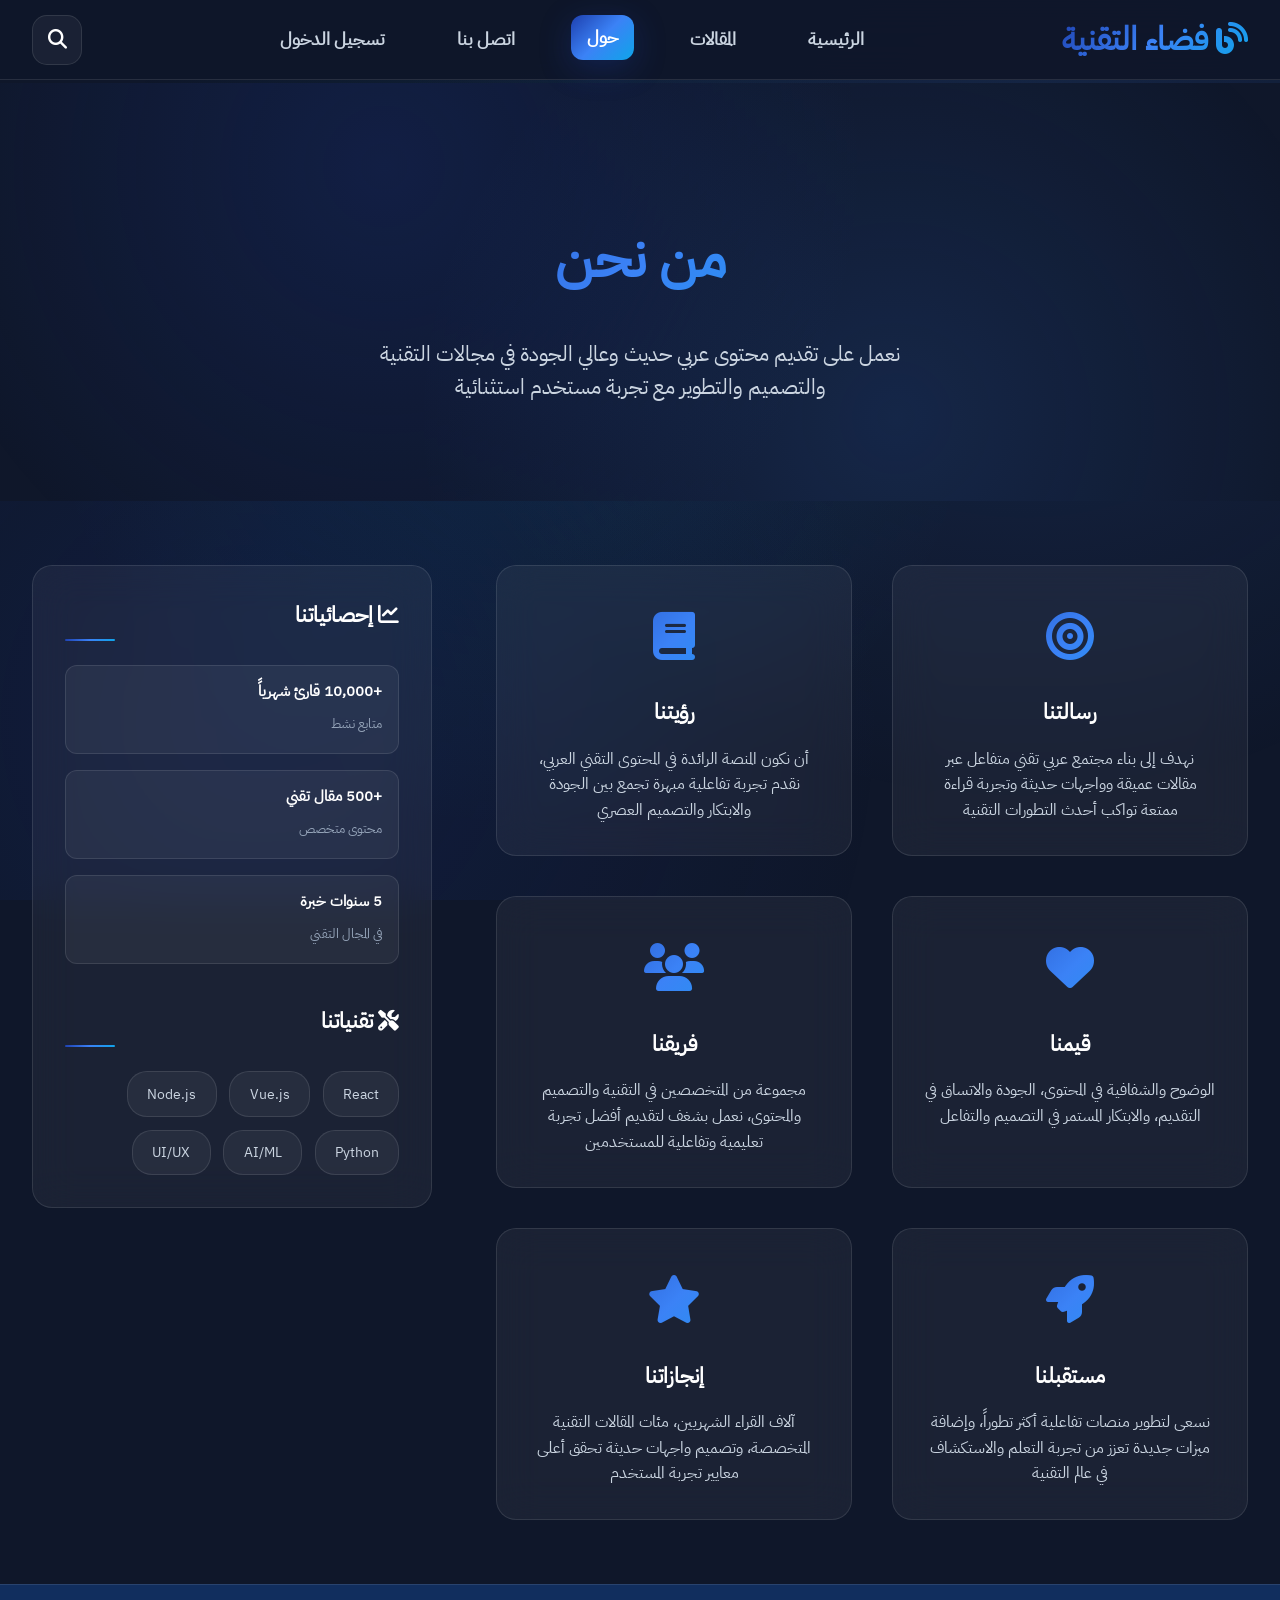
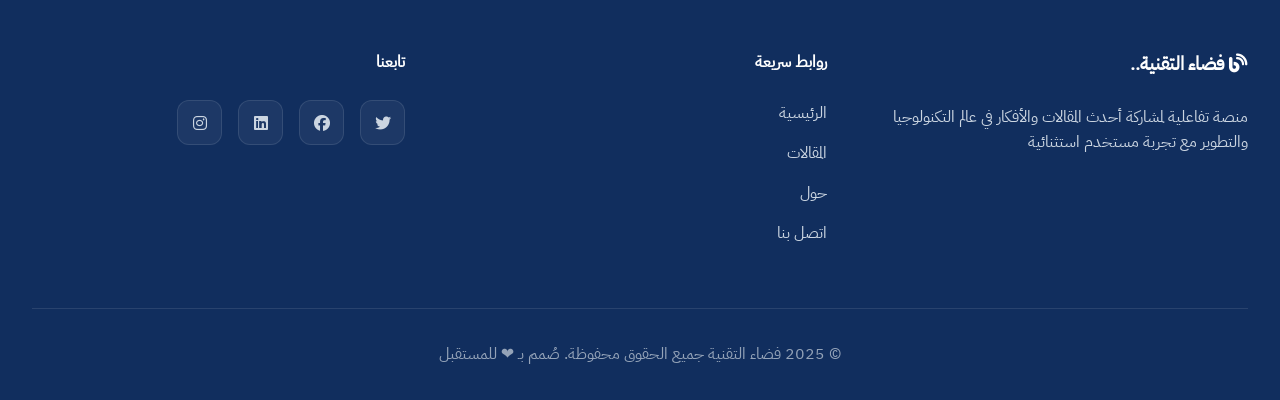
==== commit 1677beb0: "final resault" ====
--- a/about.html
+++ b/about.html
@@ -3,16 +3,19 @@
   <head>
     <meta charset="UTF-8" />
     <meta name="viewport" content="width=device-width, initial-scale=1.0" />
-    <title>حول - مدونة عصرية</title>
-    <meta name="description" content="نبذة عن مدونة عصرية" />
+    <title>حول - فضاء التقنية</title>
+    <meta name="description" content="نبذة عن فضاء التقنية" />
     <link rel="stylesheet" href="css/styles.css" />
-    <link href="https://cdnjs.cloudflare.com/ajax/libs/font-awesome/6.4.0/css/all.min.css" rel="stylesheet">
+    <link
+      href="https://cdnjs.cloudflare.com/ajax/libs/font-awesome/6.4.0/css/all.min.css"
+      rel="stylesheet"
+    />
   </head>
   <body>
     <header class="header" id="header">
       <nav class="nav">
         <div class="nav-brand">
-          <h2><i class="fas fa-blog"></i> مدونة عصرية</h2>
+          <h2><i class="fas fa-blog"></i> فضاء التقنية</h2>
         </div>
         <div class="nav-links" id="navLinks">
           <a href="index.html" class="nav-link">الرئيسية</a>
@@ -37,7 +40,8 @@
         <div class="page-hero-content">
           <h1 class="page-title">من نحن</h1>
           <p class="page-subtitle">
-            نعمل على تقديم محتوى عربي حديث وعالي الجودة في مجالات التقنية والتصميم والتطوير مع تجربة مستخدم استثنائية
+            نعمل على تقديم محتوى عربي حديث وعالي الجودة في مجالات التقنية
+            والتصميم والتطوير مع تجربة مستخدم استثنائية
           </p>
         </div>
       </div>
@@ -53,61 +57,67 @@
               </div>
               <h3 class="feature-title">رسالتنا</h3>
               <p class="feature-description">
-                نهدف إلى بناء مجتمع عربي تقني متفاعل عبر مقالات عميقة وواجهات حديثة وتجربة قراءة ممتعة تواكب أحدث التطورات التقنية
-              </p>
-            </div>
-            
+                نهدف إلى بناء مجتمع عربي تقني متفاعل عبر مقالات عميقة وواجهات
+                حديثة وتجربة قراءة ممتعة تواكب أحدث التطورات التقنية
+              </p>
+            </div>
+
             <div class="feature-card">
               <div class="feature-icon">
                 <i class="fas fa-book"></i>
               </div>
               <h3 class="feature-title">رؤيتنا</h3>
               <p class="feature-description">
-                أن نكون المنصة الرائدة في المحتوى التقني العربي، نقدم تجربة تفاعلية مبهرة تجمع بين الجودة والابتكار والتصميم العصري
-              </p>
-            </div>
-            
+                أن نكون المنصة الرائدة في المحتوى التقني العربي، نقدم تجربة
+                تفاعلية مبهرة تجمع بين الجودة والابتكار والتصميم العصري
+              </p>
+            </div>
+
             <div class="feature-card">
               <div class="feature-icon">
                 <i class="fas fa-heart"></i>
               </div>
               <h3 class="feature-title">قيمنا</h3>
               <p class="feature-description">
-                الوضوح والشفافية في المحتوى، الجودة والاتساق في التقديم، والابتكار المستمر في التصميم والتفاعل
-              </p>
-            </div>
-            
+                الوضوح والشفافية في المحتوى، الجودة والاتساق في التقديم،
+                والابتكار المستمر في التصميم والتفاعل
+              </p>
+            </div>
+
             <div class="feature-card">
               <div class="feature-icon">
                 <i class="fas fa-users"></i>
               </div>
               <h3 class="feature-title">فريقنا</h3>
               <p class="feature-description">
-                مجموعة من المتخصصين في التقنية والتصميم والمحتوى، نعمل بشغف لتقديم أفضل تجربة تعليمية وتفاعلية للمستخدمين
-              </p>
-            </div>
-            
+                مجموعة من المتخصصين في التقنية والتصميم والمحتوى، نعمل بشغف
+                لتقديم أفضل تجربة تعليمية وتفاعلية للمستخدمين
+              </p>
+            </div>
+
             <div class="feature-card">
               <div class="feature-icon">
                 <i class="fas fa-rocket"></i>
               </div>
               <h3 class="feature-title">مستقبلنا</h3>
               <p class="feature-description">
-                نسعى لتطوير منصات تفاعلية أكثر تطوراً، وإضافة ميزات جديدة تعزز من تجربة التعلم والاستكشاف في عالم التقنية
-              </p>
-            </div>
-            
+                نسعى لتطوير منصات تفاعلية أكثر تطوراً، وإضافة ميزات جديدة تعزز
+                من تجربة التعلم والاستكشاف في عالم التقنية
+              </p>
+            </div>
+
             <div class="feature-card">
               <div class="feature-icon">
                 <i class="fas fa-star"></i>
               </div>
               <h3 class="feature-title">إنجازاتنا</h3>
               <p class="feature-description">
-                آلاف القراء الشهريين، مئات المقالات التقنية المتخصصة، وتصميم واجهات حديثة تحقق أعلى معايير تجربة المستخدم
-              </p>
-            </div>
-          </div>
-          
+                آلاف القراء الشهريين، مئات المقالات التقنية المتخصصة، وتصميم
+                واجهات حديثة تحقق أعلى معايير تجربة المستخدم
+              </p>
+            </div>
+          </div>
+
           <aside class="home-sidebar">
             <div class="sidebar-widget">
               <h3><i class="fas fa-chart-line"></i> إحصائياتنا</h3>
@@ -132,7 +142,7 @@
                 </div>
               </div>
             </div>
-            
+
             <div class="sidebar-widget">
               <h3><i class="fas fa-tools"></i> تقنياتنا</h3>
               <div class="tags">
@@ -153,9 +163,10 @@
       <div class="container">
         <div class="footer-content">
           <div class="footer-section">
-            <h3><i class="fas fa-blog"></i> مدونة عصرية</h3>
+            <h3><i class="fas fa-blog"></i> فضاء التقنية..</h3>
             <p>
-              منصة تفاعلية لمشاركة أحدث المقالات والأفكار في عالم التكنولوجيا والتطوير مع تجربة مستخدم استثنائية
+              منصة تفاعلية لمشاركة أحدث المقالات والأفكار في عالم التكنولوجيا
+              والتطوير مع تجربة مستخدم استثنائية
             </p>
           </div>
           <div class="footer-section">
@@ -178,7 +189,9 @@
           </div>
         </div>
         <div class="footer-bottom">
-          <p>&copy; 2024 مدونة عصرية. جميع الحقوق محفوظة. صُمم بـ ❤️ للمستقبل</p>
+          <p>
+            &copy; 2025 فضاء التقنية جميع الحقوق محفوظة. صُمم بـ ❤️ للمستقبل
+          </p>
         </div>
       </div>
     </footer>
--- a/css/styles.css
+++ b/css/styles.css
@@ -1,3 +1,79 @@
+.swiper-button-next,
+.swiper-button-prev {
+  color: #fff;
+  background: rgba(30, 64, 175, 0.7);
+  border-radius: 50%;
+  width: 56px;
+  height: 56px;
+  display: flex;
+  align-items: center;
+  justify-content: center;
+  top: 50%;
+  transform: translateY(-50%);
+  box-shadow: 0 4px 24px rgba(30, 64, 175, 0.18);
+  border: 2px solid #fff2;
+  transition: background 0.2s, box-shadow 0.2s, border 0.2s;
+  font-size: 2.2rem;
+  z-index: 10;
+}
+.swiper-button-next {
+  right: 32px;
+  left: auto;
+}
+.swiper-button-prev {
+  left: 32px;
+  right: auto;
+}
+.swiper-button-next:hover,
+.swiper-button-prev:hover {
+  background: #1e40af;
+  box-shadow: 0 8px 32px rgba(30, 64, 175, 0.28);
+  border: 2px solid #3b82f6;
+}
+.swiper-button-next:after,
+.swiper-button-prev:after {
+  font-size: 2.2rem;
+  font-weight: bold;
+}
+/* Swiper.js Carousel Fixes */
+.swiper {
+  width: 100%;
+  height: 500px;
+  direction: rtl;
+}
+.swiper-wrapper {
+  width: 100%;
+  height: 100%;
+}
+.swiper-slide {
+  width: 100% !important;
+  height: 500px;
+  display: flex;
+  align-items: stretch;
+  position: relative;
+  background: transparent;
+}
+.swiper-button-next,
+.swiper-button-prev {
+  color: #fff;
+  background: rgba(30, 64, 175, 0.4);
+  border-radius: 50%;
+  width: 60px;
+  height: 60px;
+  display: flex;
+  align-items: center;
+  justify-content: center;
+  top: 50%;
+  transform: translateY(-50%);
+}
+.swiper-pagination-bullet {
+  background: #3b82f6;
+  opacity: 0.7;
+}
+.swiper-pagination-bullet-active {
+  background: #1e40af;
+  opacity: 1;
+}
 :root {
   /* Color Palette - Sophisticated & Harmonious */
   --primary: #1e40af;
@@ -19,7 +95,7 @@
   --text-primary: #ffffff;
   --text-secondary: #cbd5e1;
   --text-muted: #94a3b8;
-  
+
   /* Effects */
   --shadow-glow: 0 0 40px rgba(30, 64, 175, 0.4);
   --shadow-card: 0 25px 50px -12px rgba(0, 0, 0, 0.5);
@@ -554,14 +630,20 @@
 .carousel-track {
   display: flex;
   height: 500px;
+  width: 100%;
   transition: transform 0.8s cubic-bezier(0.25, 0.46, 0.45, 0.94);
+  overflow: hidden;
+  padding: 0;
+  margin: 0;
 }
 
 .carousel-slide {
   min-width: 100%;
+  flex-shrink: 0;
   height: 500px;
   position: relative;
   overflow: hidden;
+  display: block;
 }
 
 .slide-image {
@@ -1275,7 +1357,7 @@
 
 /* Article Styles */
 .article-hero {
-  padding: 12rem 0 4rem;
+  padding: 4rem 0 4rem;
   background: var(--bg-primary);
   position: relative;
   margin-top: 80px;
@@ -1581,59 +1663,6 @@
 }
 
 /* Comments Section */
-.comments-section {
-  padding: 4rem 0;
-  background: var(--bg-secondary);
-}
-
-.comments-section h2 {
-  font-size: 2rem;
-  font-weight: 700;
-  color: var(--text-primary);
-  margin-bottom: 2rem;
-}
-
-.comments {
-  margin-bottom: 3rem;
-}
-
-.comment {
-  display: flex;
-  gap: 1rem;
-  margin-bottom: 2rem;
-  padding: 2rem;
-  background: var(--bg-glass);
-  border: 1px solid rgba(255, 255, 255, 0.1);
-  border-radius: var(--border-radius);
-}
-
-.comment-avatar img {
-  width: 50px;
-  height: 50px;
-  border-radius: 50%;
-  object-fit: cover;
-}
-
-.comment-content {
-  flex: 1;
-}
-
-.comment-header {
-  display: flex;
-  justify-content: space-between;
-  align-items: center;
-  margin-bottom: 1rem;
-}
-
-.comment-author {
-  font-weight: 700;
-  color: var(--text-primary);
-}
-
-.comment-date {
-  font-size: 0.9rem;
-  color: var(--text-muted);
-}
 
 .comment-form {
   background: var(--bg-glass);
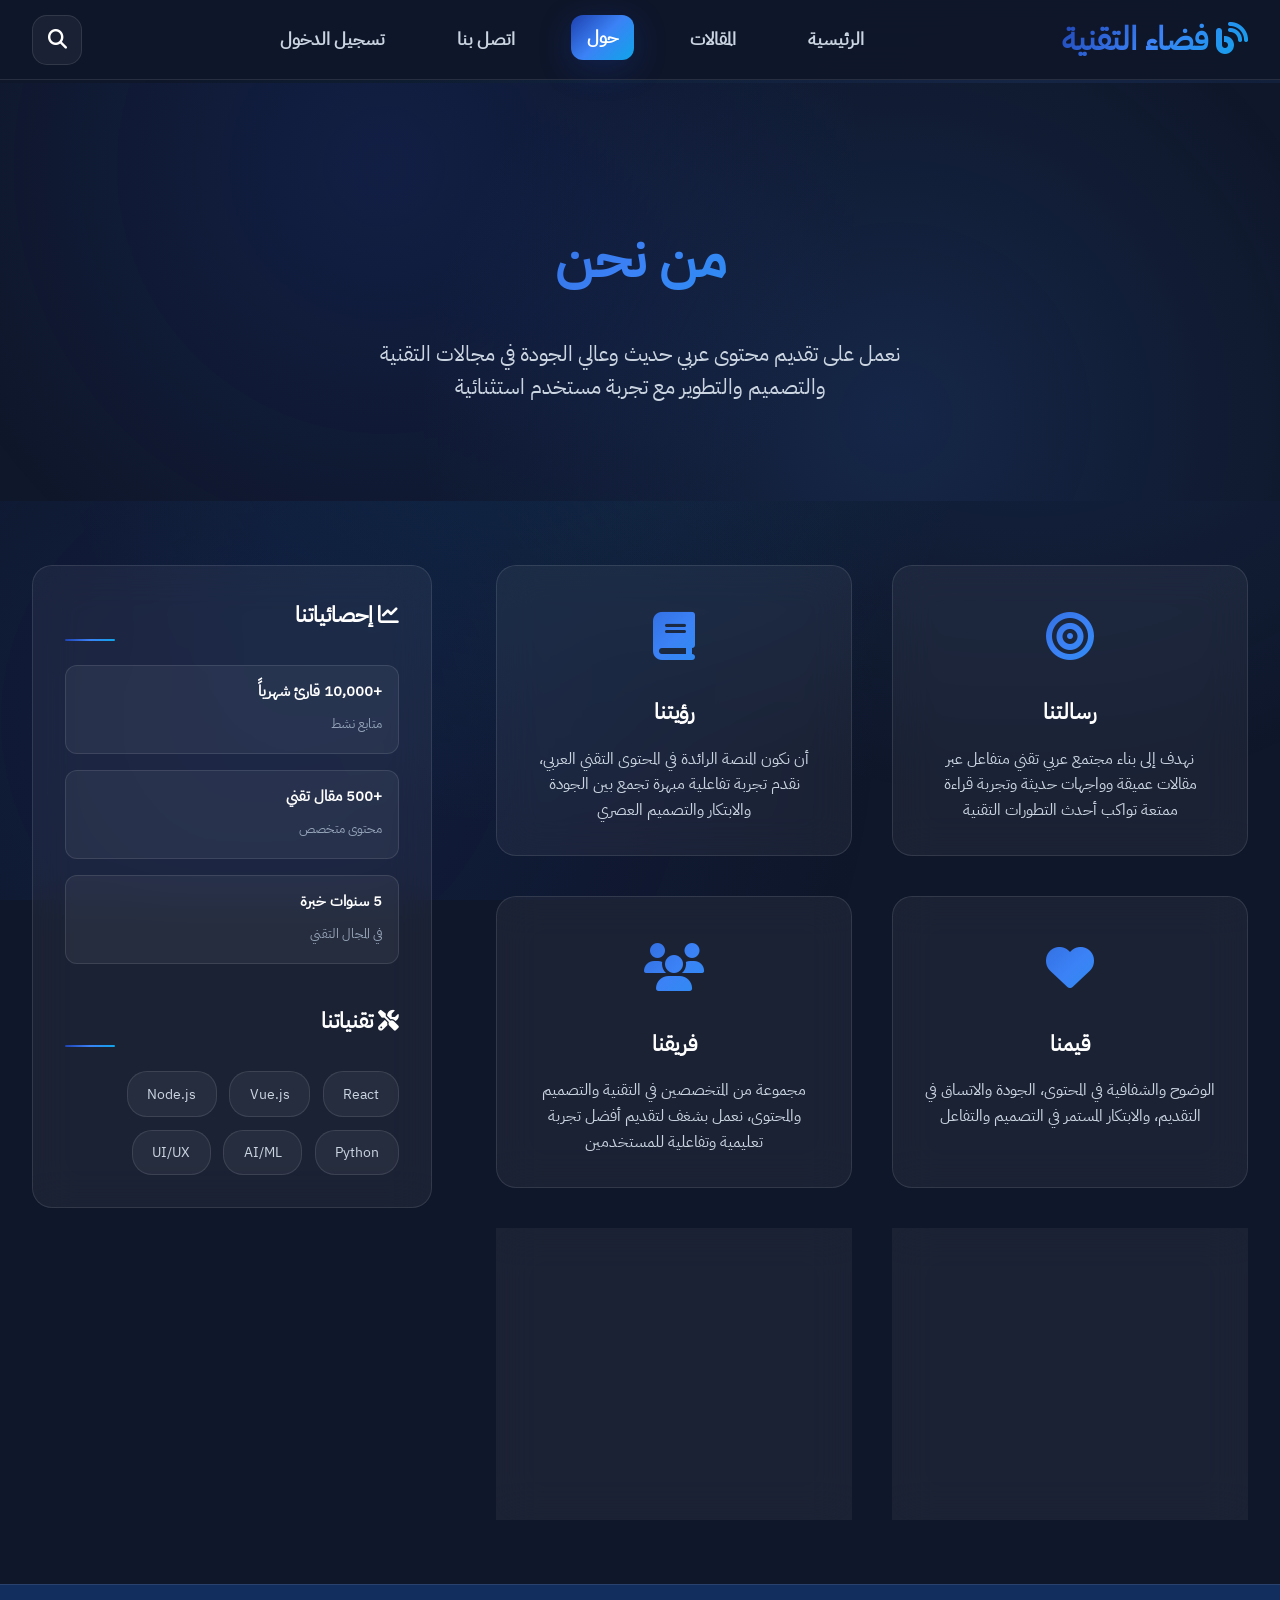
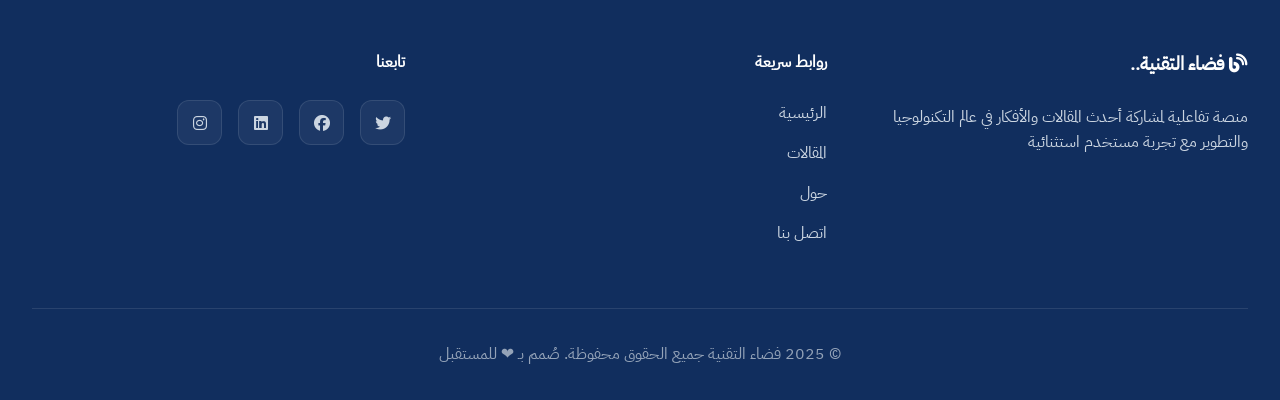
==== commit 4ee8275b: "Write a real meta description for the about page Co-Authored-By: Claude Opus 5 <noreply@anthropic.co" ====
--- a/about.html
+++ b/about.html
@@ -4,7 +4,10 @@
     <meta charset="UTF-8" />
     <meta name="viewport" content="width=device-width, initial-scale=1.0" />
     <title>حول - فضاء التقنية</title>
-    <meta name="description" content="نبذة عن فضاء التقنية" />
+    <meta
+      name="description"
+      content="من نحن: فضاء التقنية مدونة عربية تقدم محتوى مبسطاً في التقنية والبرمجة والتصميم"
+    />
     <link rel="stylesheet" href="css/styles.css" />
     <link
       href="https://cdnjs.cloudflare.com/ajax/libs/font-awesome/6.4.0/css/all.min.css"
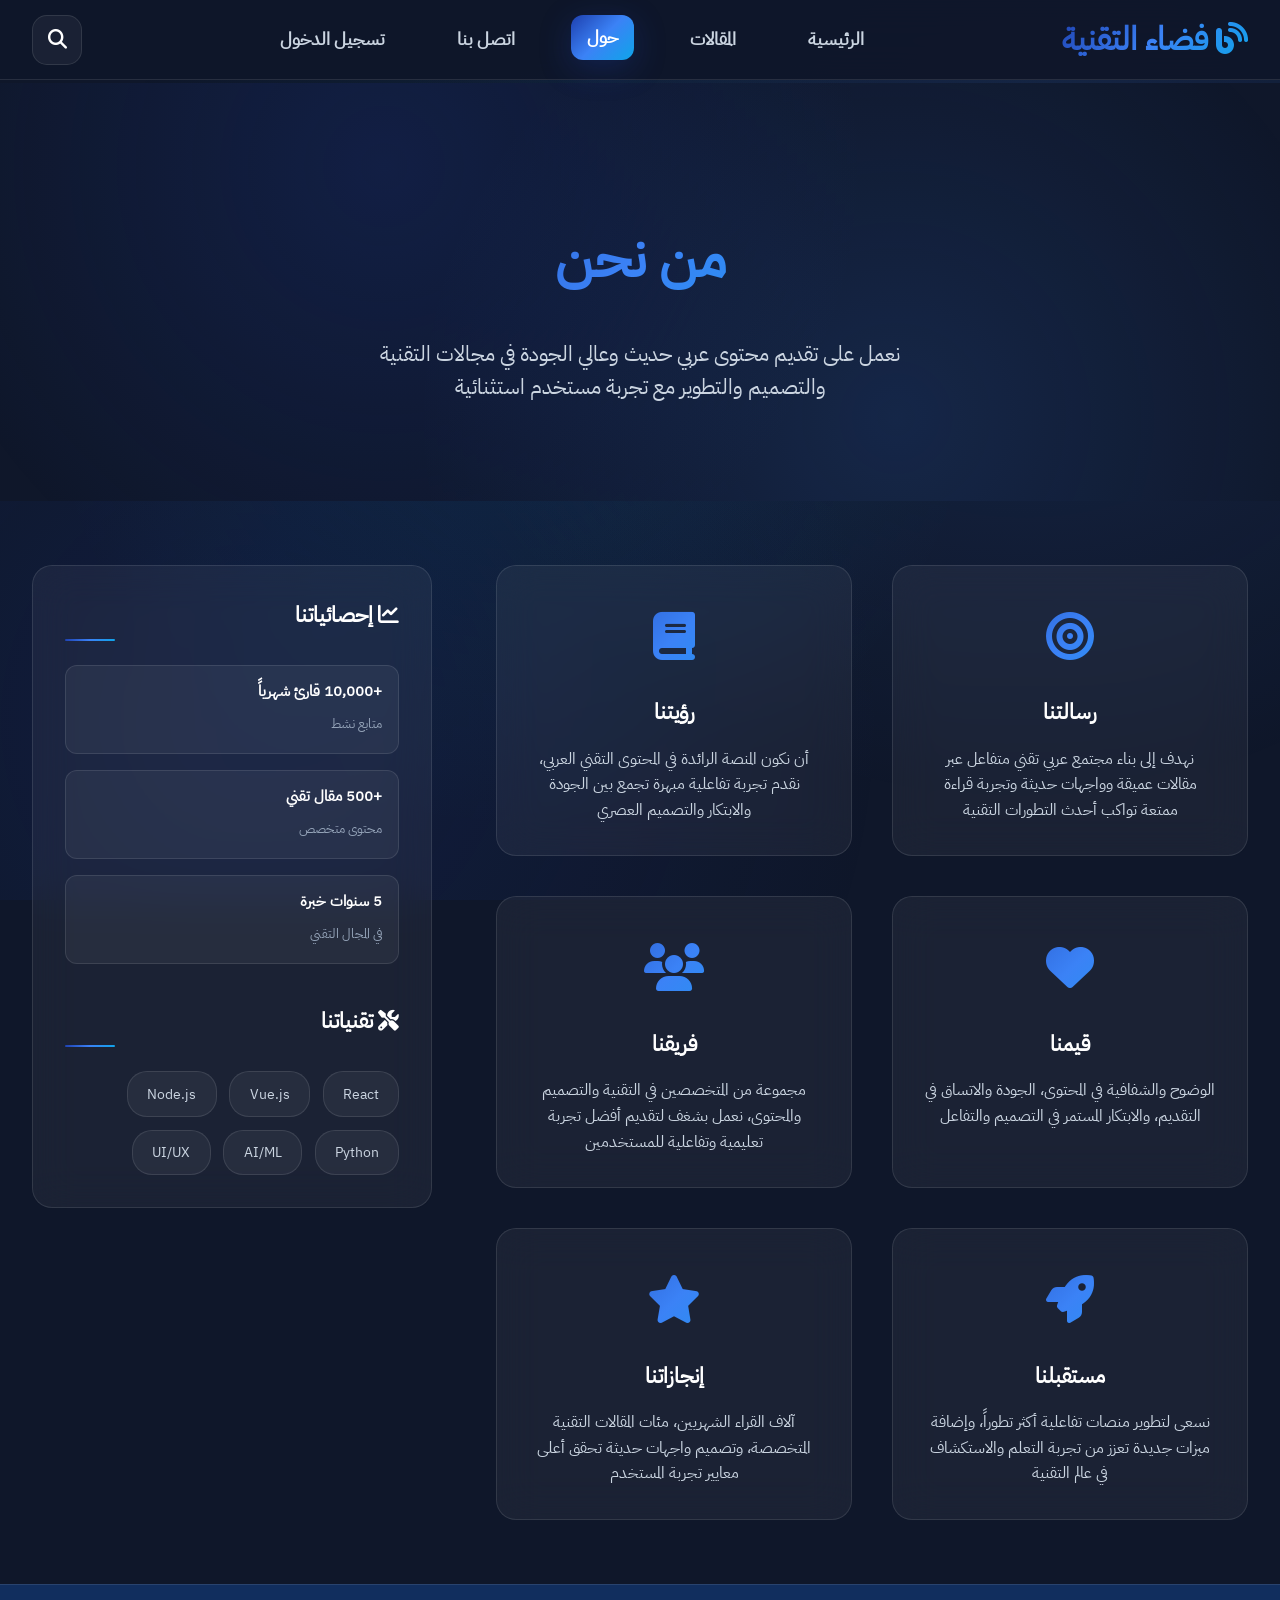
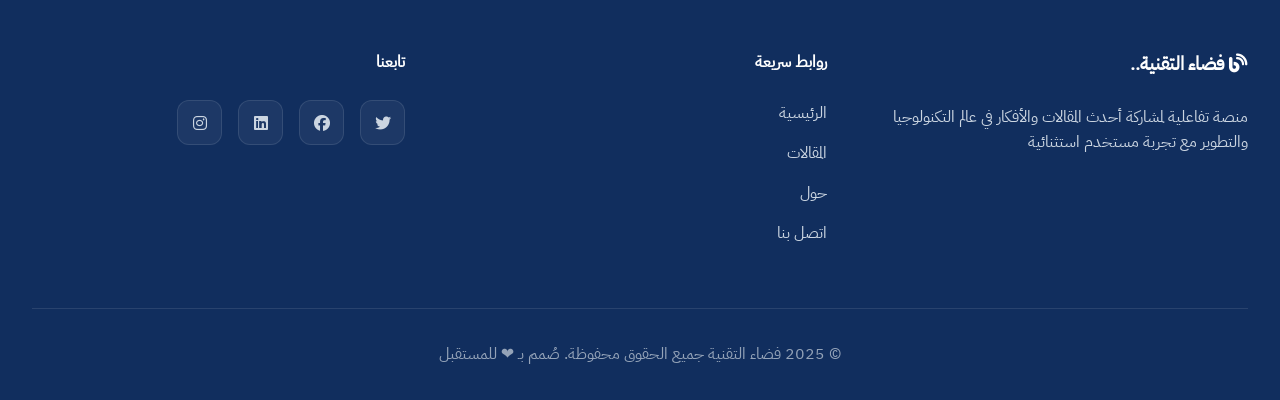
==== commit a0a7cc91: "Label icon-only header buttons on the about page Co-Authored-By: Claude Opus 5 <noreply@anthropic.co" ====
--- a/about.html
+++ b/about.html
@@ -28,10 +28,15 @@
           <a href="signin.html" class="nav-link">تسجيل الدخول</a>
         </div>
         <div class="nav-actions">
-          <button class="search-btn" id="searchBtn">
+          <button class="search-btn" id="searchBtn" aria-label="البحث">
             <i class="fas fa-search"></i>
           </button>
-          <button class="menu-btn" id="menuBtn">
+          <button
+            class="menu-btn"
+            id="menuBtn"
+            aria-label="القائمة"
+            aria-expanded="false"
+          >
             <i class="fas fa-bars"></i>
           </button>
         </div>
